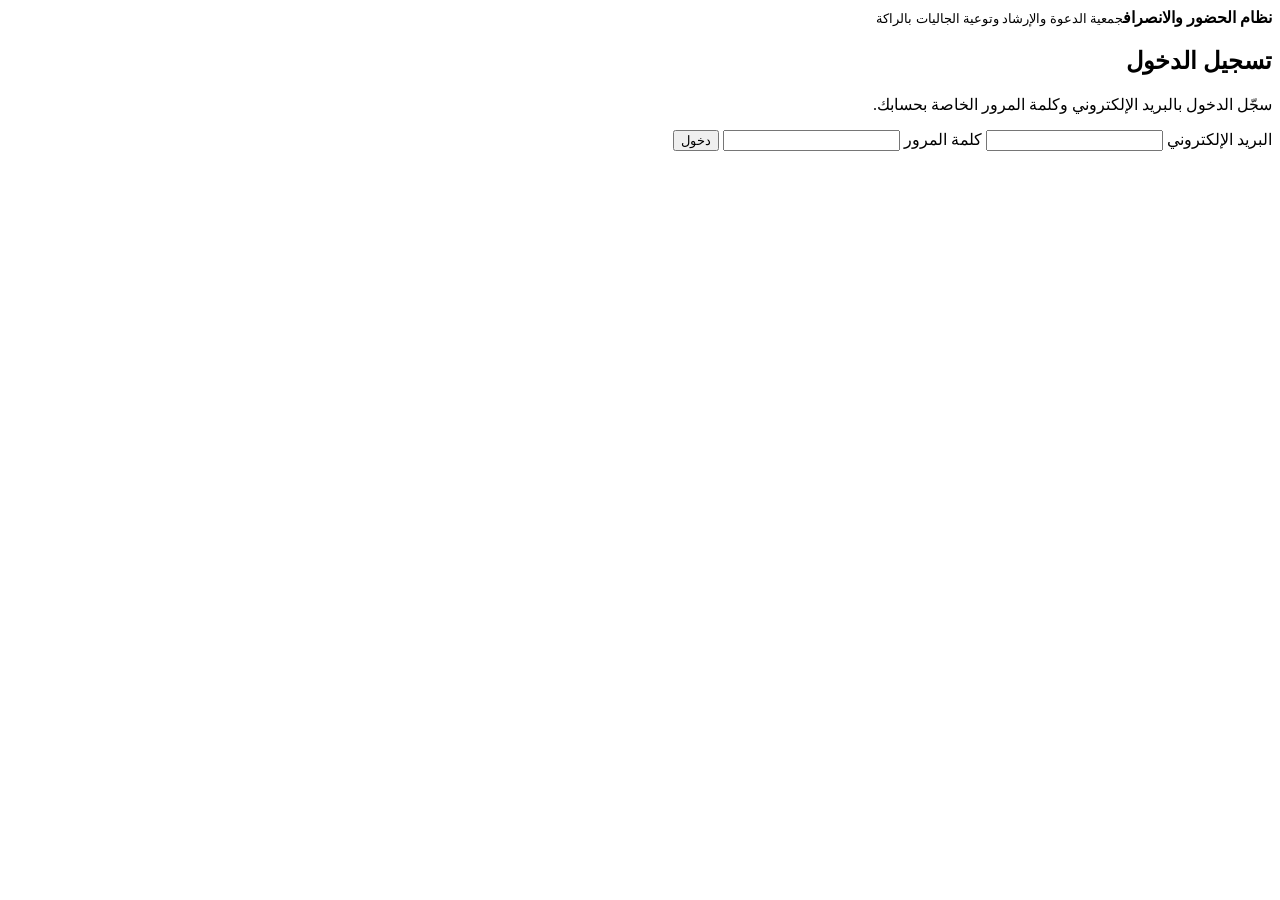
==== index.html @ 0fea0ac3 "Add Arabic attendance app shell" ====
<!doctype html>
<html lang="ar" dir="rtl">
<head>
<meta charset="utf-8">
<meta name="viewport" content="width=device-width, initial-scale=1">
<title>نظام الحضور والانصراف - جمعية الراكة</title>
<link rel="stylesheet" href="./styles.css">
</head>
<body>
<header class="topbar">
  <div><strong>نظام الحضور والانصراف</strong><small>جمعية الدعوة والإرشاد وتوعية الجاليات بالراكة</small></div>
  <span id="current-date"></span>
</header>
<main class="container">
  <section id="login-panel" class="panel login-panel">
    <h1>تسجيل الدخول</h1>
    <p>سجّل الدخول بالبريد الإلكتروني وكلمة المرور الخاصة بحسابك.</p>
    <form id="login-form">
      <label for="email">البريد الإلكتروني</label>
      <input id="email" type="email" autocomplete="username" required>
      <label for="password">كلمة المرور</label>
      <input id="password" type="password" autocomplete="current-password" required>
      <button type="submit">دخول</button>
      <p id="login-message" role="status"></p>
    </form>
  </section>
  <section id="dashboard" hidden>
    <div class="welcome panel">
      <div><h1 id="welcome-title">لوحة التحكم</h1><p>جميع التوقيتات معروضة بتوقيت المملكة العربية السعودية.</p></div>
      <button id="logout-button" class="secondary">تسجيل الخروج</button>
    </div>
    <div class="metrics">
      <article class="metric"><span>الموظفون النشطون</span><strong id="employees-count">—</strong></article>
      <article class="metric"><span>إجمالي سجلات البصمة</span><strong id="logs-count">—</strong></article>
      <article class="metric"><span>حركات اليوم</span><strong id="today-count">—</strong></article>
      <article class="metric"><span>جلسات الحضور</span><strong id="sessions-count">—</strong></article>
    </div>
    <section class="panel">
      <h2>آخر حركات البصمة</h2>
      <div class="table-wrap"><table><thead><tr><th>رقم الموظف على الجهاز</th><th>التاريخ والوقت (السعودية)</th></tr></thead><tbody id="recent-logs"></tbody></table></div>
      <p id="dashboard-message" role="status"></p>
    </section>
  </section>
</main>
<script type="module" src="./app.js"></script>
</body>
</html>
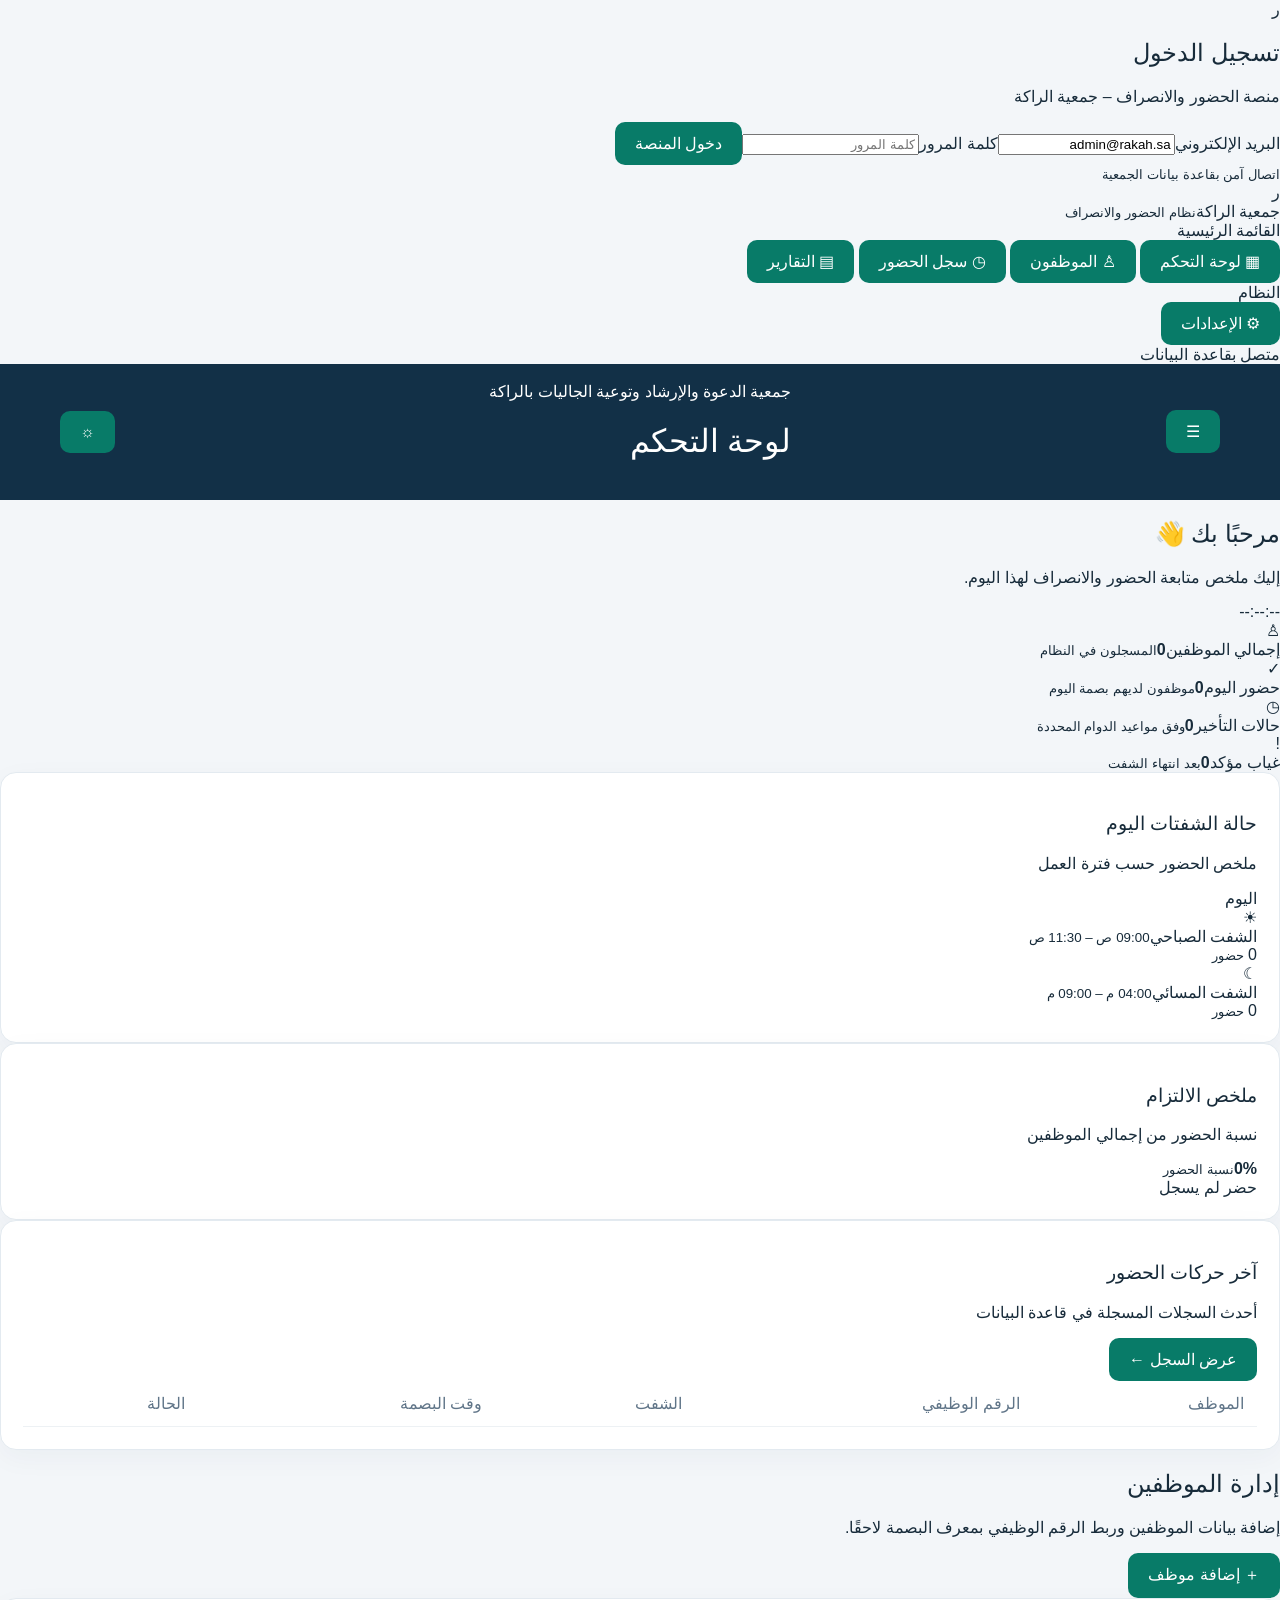
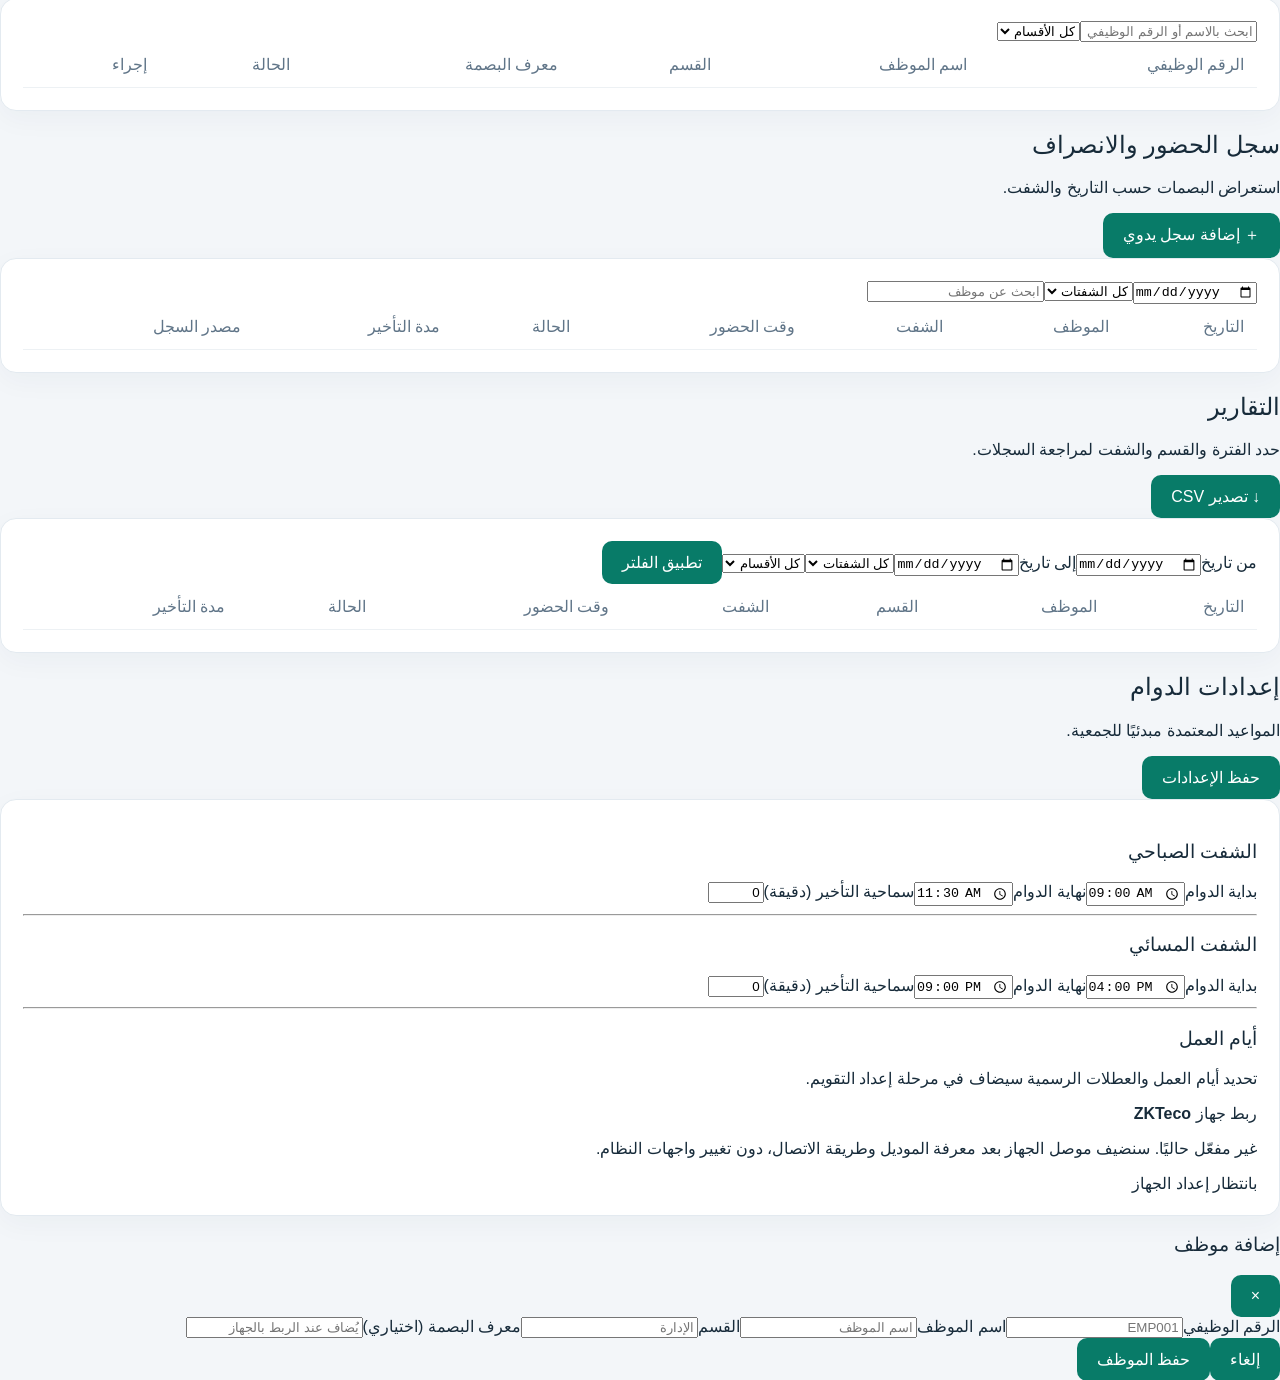
==== commit c9e000ef: "Restore original Rakah attendance platform design" ====
--- a/index.html
+++ b/index.html
@@ -1,47 +1,61 @@
 <!doctype html>
 <html lang="ar" dir="rtl">
 <head>
-<meta charset="utf-8">
-<meta name="viewport" content="width=device-width, initial-scale=1">
-<title>نظام الحضور والانصراف - جمعية الراكة</title>
-<link rel="stylesheet" href="./styles.css">
+<meta charset="utf-8"><meta name="viewport" content="width=device-width,initial-scale=1">
+<meta name="theme-color" content="#101b33"><title>نظام الحضور والانصراف | جمعية الراكة</title>
+<link rel="preconnect" href="https://fonts.googleapis.com"><link rel="preconnect" href="https://fonts.gstatic.com" crossorigin>
+<link href="https://fonts.googleapis.com/css2?family=Almarai:wght@300;400;700;800&display=swap" rel="stylesheet">
+<link rel="stylesheet" href="styles.css">
 </head>
 <body>
-<header class="topbar">
-  <div><strong>نظام الحضور والانصراف</strong><small>جمعية الدعوة والإرشاد وتوعية الجاليات بالراكة</small></div>
-  <span id="current-date"></span>
-</header>
-<main class="container">
-  <section id="login-panel" class="panel login-panel">
-    <h1>تسجيل الدخول</h1>
-    <p>سجّل الدخول بالبريد الإلكتروني وكلمة المرور الخاصة بحسابك.</p>
-    <form id="login-form">
-      <label for="email">البريد الإلكتروني</label>
-      <input id="email" type="email" autocomplete="username" required>
-      <label for="password">كلمة المرور</label>
-      <input id="password" type="password" autocomplete="current-password" required>
-      <button type="submit">دخول</button>
-      <p id="login-message" role="status"></p>
-    </form>
-  </section>
-  <section id="dashboard" hidden>
-    <div class="welcome panel">
-      <div><h1 id="welcome-title">لوحة التحكم</h1><p>جميع التوقيتات معروضة بتوقيت المملكة العربية السعودية.</p></div>
-      <button id="logout-button" class="secondary">تسجيل الخروج</button>
-    </div>
-    <div class="metrics">
-      <article class="metric"><span>الموظفون النشطون</span><strong id="employees-count">—</strong></article>
-      <article class="metric"><span>إجمالي سجلات البصمة</span><strong id="logs-count">—</strong></article>
-      <article class="metric"><span>حركات اليوم</span><strong id="today-count">—</strong></article>
-      <article class="metric"><span>جلسات الحضور</span><strong id="sessions-count">—</strong></article>
-    </div>
-    <section class="panel">
-      <h2>آخر حركات البصمة</h2>
-      <div class="table-wrap"><table><thead><tr><th>رقم الموظف على الجهاز</th><th>التاريخ والوقت (السعودية)</th></tr></thead><tbody id="recent-logs"></tbody></table></div>
-      <p id="dashboard-message" role="status"></p>
-    </section>
-  </section>
+<section class="login-screen" id="loginScreen"><form class="login-card" id="loginForm"><div class="brand-mark login-mark">ر</div><h1>تسجيل الدخول</h1><p>منصة الحضور والانصراف – جمعية الراكة</p><label>البريد الإلكتروني<input id="loginEmail" type="email" autocomplete="username" required value="admin@rakah.sa" placeholder="البريد الإلكتروني"></label><label>كلمة المرور<input id="loginPassword" type="password" autocomplete="current-password" required placeholder="كلمة المرور"></label><button class="primary-btn" id="loginSubmit">دخول المنصة</button><div id="loginError" class="login-error"></div><small>اتصال آمن بقاعدة بيانات الجمعية</small></form></section>
+
+<div class="app-shell">
+<aside class="sidebar" id="sidebar">
+  <div class="brand"><div class="brand-mark">ر</div><div><strong>جمعية الراكة</strong><small>نظام الحضور والانصراف</small></div></div>
+  <div class="nav-caption">القائمة الرئيسية</div>
+  <button class="nav-link active" data-view="dashboard"><span>▦</span> لوحة التحكم</button>
+  <button class="nav-link" data-view="employees"><span>♙</span> الموظفون</button>
+  <button class="nav-link" data-view="attendance"><span>◷</span> سجل الحضور</button>
+  <button class="nav-link" data-view="reports"><span>▤</span> التقارير</button>
+  <div class="nav-caption">النظام</div>
+  <button class="nav-link" data-view="settings"><span>⚙</span> الإعدادات</button>
+  <div class="sidebar-foot"><span class="status-dot"></span> متصل بقاعدة البيانات</div>
+</aside>
+<main class="main">
+<header class="topbar"><button class="menu-btn" id="menuBtn" aria-label="القائمة">☰</button><div><div class="eyebrow">جمعية الدعوة والإرشاد وتوعية الجاليات بالراكة</div><h1 id="pageTitle">لوحة التحكم</h1></div><div class="top-actions"><div class="today" id="todayLabel"></div><button class="icon-btn" id="themeBtn" title="تغيير المظهر">☼</button></div></header>
+
+<section class="view active" id="view-dashboard">
+  <div class="welcome-row"><div><h2>مرحبًا بك 👋</h2><p>إليك ملخص متابعة الحضور والانصراف لهذا اليوم.</p></div><div class="live-clock" id="clock">--:--:--</div></div>
+  <div class="stats-grid">
+    <article class="stat-card"><div class="stat-icon blue">♙</div><span>إجمالي الموظفين</span><strong id="totalEmployees">0</strong><small>المسجلون في النظام</small></article>
+    <article class="stat-card"><div class="stat-icon green">✓</div><span>حضور اليوم</span><strong id="presentCount">0</strong><small>موظفون لديهم بصمة اليوم</small></article>
+    <article class="stat-card"><div class="stat-icon amber">◷</div><span>حالات التأخير</span><strong id="lateCount">0</strong><small>وفق مواعيد الدوام المحددة</small></article>
+    <article class="stat-card"><div class="stat-icon red">!</div><span>غياب مؤكد</span><strong id="absentCount">0</strong><small>بعد انتهاء الشفت</small></article>
+  </div>
+  <div class="content-grid"><article class="panel"><div class="panel-head"><div><h3>حالة الشفتات اليوم</h3><p>ملخص الحضور حسب فترة العمل</p></div><span class="tag">اليوم</span></div><div class="shift-list"><div class="shift-row"><div class="shift-symbol">☀</div><div class="shift-info"><b>الشفت الصباحي</b><small>09:00 ص – 11:30 ص</small></div><div class="shift-count" id="morningCount">0 <small>حضور</small></div></div><div class="shift-row"><div class="shift-symbol evening">☾</div><div class="shift-info"><b>الشفت المسائي</b><small>04:00 م – 09:00 م</small></div><div class="shift-count" id="eveningCount">0 <small>حضور</small></div></div></div></article>
+  <article class="panel"><div class="panel-head"><div><h3>ملخص الالتزام</h3><p>نسبة الحضور من إجمالي الموظفين</p></div></div><div class="donut-wrap"><div class="donut" id="attendanceDonut"><div><strong id="attendanceRate">0%</strong><small>نسبة الحضور</small></div></div></div><div class="legend"><span><i class="legend-dot green-bg"></i> حضر</span><span><i class="legend-dot gray-bg"></i> لم يسجل</span></div></article></div>
+  <article class="panel table-panel"><div class="panel-head"><div><h3>آخر حركات الحضور</h3><p>أحدث السجلات المسجلة في قاعدة البيانات</p></div><button class="text-btn" data-go="attendance">عرض السجل ←</button></div><div class="table-wrap"><table><thead><tr><th>الموظف</th><th>الرقم الوظيفي</th><th>الشفت</th><th>وقت البصمة</th><th>الحالة</th></tr></thead><tbody id="recentRows"></tbody></table></div></article>
+</section>
+<section class="view" id="view-employees">
+ <div class="section-toolbar"><div><h2>إدارة الموظفين</h2><p>إضافة بيانات الموظفين وربط الرقم الوظيفي بمعرف البصمة لاحقًا.</p></div><button class="primary-btn" id="addEmployeeBtn">＋ إضافة موظف</button></div>
+ <article class="panel"><div class="filters"><input id="employeeSearch" placeholder="ابحث بالاسم أو الرقم الوظيفي"><select id="departmentFilter"><option value="">كل الأقسام</option></select></div><div class="table-wrap"><table><thead><tr><th>الرقم الوظيفي</th><th>اسم الموظف</th><th>القسم</th><th>معرف البصمة</th><th>الحالة</th><th>إجراء</th></tr></thead><tbody id="employeeRows"></tbody></table></div></article>
+</section>
+<section class="view" id="view-attendance">
+ <div class="section-toolbar"><div><h2>سجل الحضور والانصراف</h2><p>استعراض البصمات حسب التاريخ والشفت.</p></div><button class="primary-btn" id="addPunchBtn">＋ إضافة سجل يدوي</button></div>
+ <article class="panel"><div class="filters"><input type="date" id="attendanceDate"><select id="shiftFilter"><option value="">كل الشفتات</option><option value="morning">صباحي</option><option value="evening">مسائي</option></select><input id="attendanceSearch" placeholder="ابحث عن موظف"></div><div class="table-wrap"><table><thead><tr><th>التاريخ</th><th>الموظف</th><th>الشفت</th><th>وقت الحضور</th><th>الحالة</th><th>مدة التأخير</th><th>مصدر السجل</th></tr></thead><tbody id="attendanceRows"></tbody></table></div></article>
+</section>
+<section class="view" id="view-reports">
+ <div class="section-toolbar"><div><h2>التقارير</h2><p>حدد الفترة والقسم والشفت لمراجعة السجلات.</p></div><button class="primary-btn" id="exportBtn">↓ تصدير CSV</button></div>
+ <article class="panel"><div class="filters"><label>من تاريخ<input type="date" id="fromDate"></label><label>إلى تاريخ<input type="date" id="toDate"></label><select id="reportShift"><option value="">كل الشفتات</option><option value="morning">صباحي</option><option value="evening">مسائي</option></select><select id="reportDepartment"><option value="">كل الأقسام</option></select><button class="secondary-btn" id="runReport">تطبيق الفلتر</button></div><div class="report-summary" id="reportSummary"></div><div class="table-wrap"><table><thead><tr><th>التاريخ</th><th>الموظف</th><th>القسم</th><th>الشفت</th><th>وقت الحضور</th><th>الحالة</th><th>مدة التأخير</th></tr></thead><tbody id="reportRows"></tbody></table></div></article>
+</section>
+<section class="view" id="view-settings">
+ <div class="section-toolbar"><div><h2>إعدادات الدوام</h2><p>المواعيد المعتمدة مبدئيًا للجمعية.</p></div><button class="primary-btn" id="saveSettings">حفظ الإعدادات</button></div>
+ <article class="panel settings-panel"><h3>الشفت الصباحي</h3><div class="settings-grid"><label>بداية الدوام<input type="time" id="morningStart" value="09:00"></label><label>نهاية الدوام<input type="time" id="morningEnd" value="11:30"></label><label>سماحية التأخير (دقيقة)<input type="number" min="0" max="120" id="morningGrace" value="0"></label></div><hr><h3>الشفت المسائي</h3><div class="settings-grid"><label>بداية الدوام<input type="time" id="eveningStart" value="16:00"></label><label>نهاية الدوام<input type="time" id="eveningEnd" value="21:00"></label><label>سماحية التأخير (دقيقة)<input type="number" min="0" max="120" id="eveningGrace" value="0"></label></div><hr><h3>أيام العمل</h3><p class="muted">تحديد أيام العمل والعطلات الرسمية سيضاف في مرحلة إعداد التقويم.</p><div class="connection-note"><b>ربط جهاز ZKTeco</b><p>غير مفعّل حاليًا. سنضيف موصل الجهاز بعد معرفة الموديل وطريقة الاتصال، دون تغيير واجهات النظام.</p><span class="tag warning-tag">بانتظار إعداد الجهاز</span></div></article>
+</section>
 </main>
-<script type="module" src="./app.js"></script>
-</body>
-</html>+</div>
+<div class="modal-backdrop" id="modalBackdrop"><div class="modal"><div class="modal-head"><h3 id="modalTitle">إضافة موظف</h3><button class="icon-btn" id="closeModal">×</button></div><form id="employeeForm"><label>الرقم الوظيفي<input name="code" required placeholder="EMP001"></label><label>اسم الموظف<input name="name" required placeholder="اسم الموظف"></label><label>القسم<input name="department" required placeholder="الإدارة"></label><label>معرف البصمة (اختياري)<input name="deviceId" placeholder="يُضاف عند الربط بالجهاز"></label><div class="modal-actions"><button type="button" class="secondary-btn" id="cancelModal">إلغاء</button><button class="primary-btn" type="submit">حفظ الموظف</button></div></form></div></div>
+<div class="toast" id="toast"></div>
+<script src="app.js"></script>
+</body></html>
--- a/styles.css
+++ b/styles.css
@@ -0,0 +1 @@
+:root{font-family:Tahoma,Arial,sans-serif;color:#172b3a;background:#f3f6f9;font-synthesis:none}*{box-sizing:border-box}body{margin:0}.topbar{background:#123047;color:#fff;padding:18px max(20px,calc((100% - 1160px)/2));display:flex;justify-content:space-between;align-items:center;gap:16px}.topbar strong{display:block;font-size:19px}.topbar small{display:block;margin-top:6px;color:#d2e0e9}.container{max-width:1160px;margin:28px auto;padding:0 18px}.panel{background:#fff;border:1px solid #e3eaf0;border-radius:16px;padding:22px;box-shadow:0 8px 28px #16324a0a}.login-panel{max-width:440px;margin:64px auto}.login-panel h1,.welcome h1{margin:0 0 10px}.login-panel p,.welcome p{color:#64788a;line-height:1.7}.login-panel label{display:block;margin:14px 0 7px}.login-panel input{width:100%;padding:13px;border:1px solid #cbd5df;border-radius:10px;font:inherit}.login-panel button,button{border:0;border-radius:10px;padding:12px 20px;background:#087b68;color:#fff;font:inherit;cursor:pointer}.login-panel button{width:100%;margin-top:18px}.secondary{background:#e7eef3;color:#19364a}.welcome{display:flex;justify-content:space-between;align-items:center;gap:16px}.metrics{display:grid;grid-template-columns:repeat(4,1fr);gap:14px;margin:18px 0}.metric{background:#fff;border:1px solid #e3eaf0;border-radius:14px;padding:18px}.metric span{color:#62778a}.metric strong{display:block;font-size:30px;margin-top:10px}.table-wrap{overflow:auto}table{width:100%;border-collapse:collapse;min-width:480px}th,td{text-align:right;padding:13px;border-bottom:1px solid #edf1f4}th{color:#607588;font-weight:600}#login-message,#dashboard-message{color:#a83232;min-height:22px}[hidden]{display:none!important}@media(max-width:760px){.metrics{grid-template-columns:repeat(2,1fr)}.container{margin:16px auto}.welcome{align-items:flex-start;flex-direction:column}}@media(max-width:420px){.metrics{gap:9px}.metric{padding:14px}.metric strong{font-size:24px}.topbar{padding:14px 16px}}
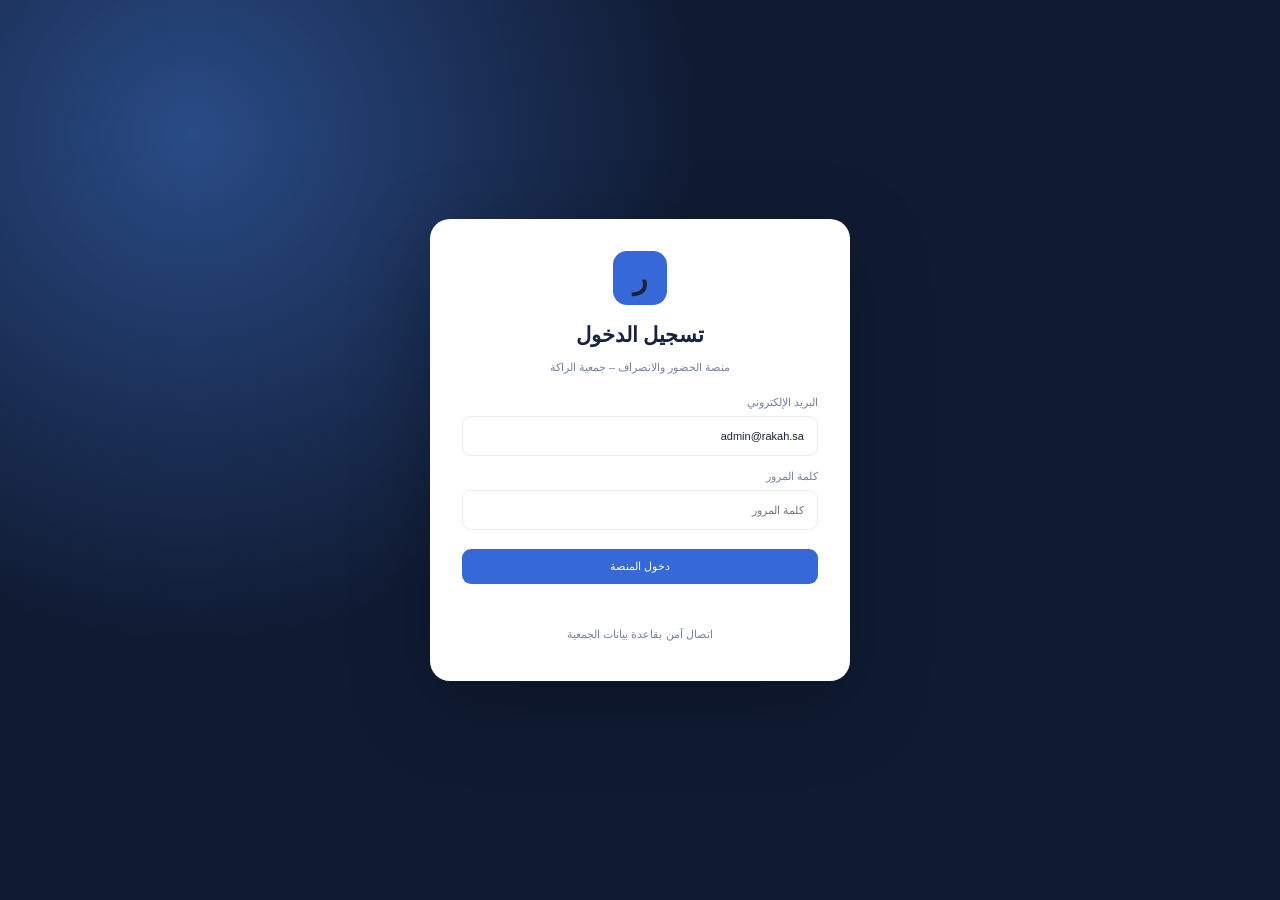
==== commit cff72075: "Add logout control to restored dashboard" ====
--- a/index.html
+++ b/index.html
@@ -23,7 +23,7 @@
   <div class="sidebar-foot"><span class="status-dot"></span> متصل بقاعدة البيانات</div>
 </aside>
 <main class="main">
-<header class="topbar"><button class="menu-btn" id="menuBtn" aria-label="القائمة">☰</button><div><div class="eyebrow">جمعية الدعوة والإرشاد وتوعية الجاليات بالراكة</div><h1 id="pageTitle">لوحة التحكم</h1></div><div class="top-actions"><div class="today" id="todayLabel"></div><button class="icon-btn" id="themeBtn" title="تغيير المظهر">☼</button></div></header>
+<header class="topbar"><button class="menu-btn" id="menuBtn" aria-label="القائمة">☰</button><div><div class="eyebrow">جمعية الدعوة والإرشاد وتوعية الجاليات بالراكة</div><h1 id="pageTitle">لوحة التحكم</h1></div><div class="top-actions"><div class="today" id="todayLabel"></div><button class="secondary-btn" id="logoutBtn" type="button">تسجيل الخروج</button><button class="icon-btn" id="themeBtn" title="تغيير المظهر">☼</button></div></header>
 
 <section class="view active" id="view-dashboard">
   <div class="welcome-row"><div><h2>مرحبًا بك 👋</h2><p>إليك ملخص متابعة الحضور والانصراف لهذا اليوم.</p></div><div class="live-clock" id="clock">--:--:--</div></div>
--- a/styles.css
+++ b/styles.css
@@ -1 +1,2 @@
-:root{font-family:Tahoma,Arial,sans-serif;color:#172b3a;background:#f3f6f9;font-synthesis:none}*{box-sizing:border-box}body{margin:0}.topbar{background:#123047;color:#fff;padding:18px max(20px,calc((100% - 1160px)/2));display:flex;justify-content:space-between;align-items:center;gap:16px}.topbar strong{display:block;font-size:19px}.topbar small{display:block;margin-top:6px;color:#d2e0e9}.container{max-width:1160px;margin:28px auto;padding:0 18px}.panel{background:#fff;border:1px solid #e3eaf0;border-radius:16px;padding:22px;box-shadow:0 8px 28px #16324a0a}.login-panel{max-width:440px;margin:64px auto}.login-panel h1,.welcome h1{margin:0 0 10px}.login-panel p,.welcome p{color:#64788a;line-height:1.7}.login-panel label{display:block;margin:14px 0 7px}.login-panel input{width:100%;padding:13px;border:1px solid #cbd5df;border-radius:10px;font:inherit}.login-panel button,button{border:0;border-radius:10px;padding:12px 20px;background:#087b68;color:#fff;font:inherit;cursor:pointer}.login-panel button{width:100%;margin-top:18px}.secondary{background:#e7eef3;color:#19364a}.welcome{display:flex;justify-content:space-between;align-items:center;gap:16px}.metrics{display:grid;grid-template-columns:repeat(4,1fr);gap:14px;margin:18px 0}.metric{background:#fff;border:1px solid #e3eaf0;border-radius:14px;padding:18px}.metric span{color:#62778a}.metric strong{display:block;font-size:30px;margin-top:10px}.table-wrap{overflow:auto}table{width:100%;border-collapse:collapse;min-width:480px}th,td{text-align:right;padding:13px;border-bottom:1px solid #edf1f4}th{color:#607588;font-weight:600}#login-message,#dashboard-message{color:#a83232;min-height:22px}[hidden]{display:none!important}@media(max-width:760px){.metrics{grid-template-columns:repeat(2,1fr)}.container{margin:16px auto}.welcome{align-items:flex-start;flex-direction:column}}@media(max-width:420px){.metrics{gap:9px}.metric{padding:14px}.metric strong{font-size:24px}.topbar{padding:14px 16px}}+:root{--bg:#f3f6fb;--surface:#fff;--ink:#17243b;--muted:#77839a;--line:#e7ecf3;--nav:#101b33;--nav2:#1a2947;--blue:#3768d7;--green:#169b70;--amber:#c78316;--red:#d34f5b;--shadow:0 8px 28px rgba(22,39,70,.06)}*{box-sizing:border-box}body{margin:0;background:var(--bg);color:var(--ink);font-family:'Almarai',sans-serif;font-size:14px}.app-shell{min-height:100vh}.sidebar{width:250px;background:var(--nav);color:#fff;position:fixed;right:0;top:0;bottom:0;padding:25px 17px;display:flex;flex-direction:column;z-index:10}.brand{display:flex;align-items:center;gap:12px;padding:0 8px 30px}.brand-mark{width:43px;height:43px;border-radius:14px;background:#3768d7;display:grid;place-items:center;font-size:25px;font-weight:800}.brand strong,.brand small{display:block}.brand strong{font-size:15px}.brand small{font-size:10px;color:#aebbd1;margin-top:6px}.nav-caption{font-size:10px;color:#8391aa;padding:12px 12px 9px}.nav-link{font-family:inherit;border:0;color:#c4cde0;background:transparent;text-align:right;padding:13px 14px;border-radius:10px;margin:2px 0;cursor:pointer;font-size:13px}.nav-link span{display:inline-block;width:27px;font-size:17px;vertical-align:middle}.nav-link:hover,.nav-link.active{background:var(--nav2);color:#fff}.nav-link.active{box-shadow:inset -3px 0 #5e8aff}.sidebar-foot{margin-top:auto;color:#9eabc0;font-size:10px;padding:14px 8px}.status-dot{display:inline-block;width:7px;height:7px;background:#24c28b;border-radius:50%;margin-left:7px}.main{margin-right:250px;padding:0 32px 45px;max-width:1600px}.topbar{height:92px;display:flex;align-items:center;gap:16px;border-bottom:1px solid var(--line);margin-bottom:22px}.eyebrow{font-size:10px;color:var(--muted);margin-bottom:7px}.topbar h1{font-size:20px;margin:0}.top-actions{margin-right:auto;display:flex;align-items:center;gap:12px}.today{font-size:11px;color:var(--muted)}.icon-btn,.menu-btn{border:1px solid var(--line);background:var(--surface);color:var(--ink);width:36px;height:36px;border-radius:10px;cursor:pointer;font-size:19px}.menu-btn{display:none}.demo-alert{padding:12px 15px;border-radius:10px;background:#fff7e8;color:#8a611d;border:1px solid #f4e5c7;font-size:11px;margin-bottom:22px}.welcome-row{display:flex;align-items:center;justify-content:space-between;margin:6px 0 20px}.welcome-row h2,.section-toolbar h2{font-size:18px;margin:0 0 7px}.welcome-row p,.section-toolbar p,.panel-head p{font-size:11px;color:var(--muted);margin:0}.live-clock{font-size:23px;font-weight:800;letter-spacing:1px;color:var(--blue);direction:ltr}.stats-grid{display:grid;grid-template-columns:repeat(4,1fr);gap:15px;margin-bottom:18px}.stat-card,.panel{background:var(--surface);border:1px solid var(--line);border-radius:14px;box-shadow:var(--shadow)}.stat-card{padding:18px;position:relative;min-height:145px}.stat-card>span{display:block;color:var(--muted);font-size:11px;margin:12px 0 7px}.stat-card strong{font-size:27px;display:block}.stat-card small{font-size:10px;color:#a0a9b8}.stat-icon{position:absolute;left:17px;top:17px;width:34px;height:34px;border-radius:11px;display:grid;place-items:center;font-size:18px}.blue{background:#eaf0ff;color:#3768d7}.green{background:#e5f7f0;color:#15976d}.amber{background:#fff3df;color:#bd7916}.red{background:#ffeaec;color:#d34f5b}.content-grid{display:grid;grid-template-columns:1.3fr 1fr;gap:16px;margin-bottom:17px}.panel{padding:20px;margin-bottom:17px}.panel-head{display:flex;align-items:center;justify-content:space-between;margin-bottom:18px}.panel-head h3,.settings-panel h3{font-size:13px;margin:0 0 6px}.tag{font-size:10px;background:#edf3ff;color:#3768d7;padding:6px 10px;border-radius:20px}.shift-row{display:flex;align-items:center;padding:13px 0;border-top:1px solid var(--line)}.shift-symbol{width:38px;height:38px;border-radius:11px;background:#fff4dc;color:#bd801b;display:grid;place-items:center;font-size:19px;margin-left:12px}.shift-symbol.evening{background:#edf0ff;color:#596fd0}.shift-info{flex:1}.shift-info b,.shift-info small{display:block}.shift-info b{font-size:12px}.shift-info small{font-size:10px;color:var(--muted);margin-top:6px}.shift-count{font-size:17px;font-weight:800}.shift-count small{font-size:9px;color:var(--muted);font-weight:400}.donut-wrap{display:grid;place-items:center;padding:5px 0 12px}.donut{width:142px;height:142px;border-radius:50%;display:grid;place-items:center;background:conic-gradient(var(--green) 0deg,#e9edf3 0deg);position:relative}.donut:before{content:"";position:absolute;width:108px;height:108px;background:var(--surface);border-radius:50%}.donut>div{z-index:1;text-align:center}.donut strong,.donut small{display:block}.donut strong{font-size:24px}.donut small{font-size:9px;color:var(--muted);margin-top:4px}.legend{display:flex;justify-content:center;gap:20px;font-size:10px;color:var(--muted)}.legend-dot{display:inline-block;width:7px;height:7px;border-radius:50%;margin-left:5px}.green-bg{background:var(--green)}.gray-bg{background:#dce2eb}.table-panel{padding-bottom:5px}.table-wrap{overflow-x:auto}table{width:100%;border-collapse:collapse;white-space:nowrap}th{text-align:right;color:#8994a7;font-size:10px;font-weight:400;background:#f8f9fc;padding:12px}td{padding:13px 12px;border-bottom:1px solid var(--line);font-size:11px}tbody tr:last-child td{border-bottom:0}.person-cell{font-weight:700}.status{display:inline-block;padding:5px 9px;border-radius:20px;font-size:9px}.status.ok{background:#e7f7f0;color:#16845f}.status.late{background:#fff3df;color:#a86a0b}.status.missing{background:#ffebed;color:#c14350}.status.neutral{background:#eef1f5;color:#667085}.text-btn{border:0;background:transparent;color:var(--blue);font:inherit;font-size:10px;cursor:pointer}.view{display:none}.view.active{display:block}.section-toolbar{display:flex;align-items:center;justify-content:space-between;margin:7px 0 18px}.primary-btn,.secondary-btn{border:0;border-radius:9px;padding:11px 15px;font-family:inherit;font-size:11px;cursor:pointer}.primary-btn{background:var(--blue);color:#fff}.primary-btn:hover{background:#2857c2}.secondary-btn{background:#edf1f7;color:#45536b}.filters{display:flex;gap:10px;align-items:end;flex-wrap:wrap;margin-bottom:16px}.filters input,.filters select,.settings-grid input,.modal input{border:1px solid var(--line);border-radius:8px;background:var(--surface);padding:10px 11px;font-family:inherit;font-size:11px;color:var(--ink);min-width:150px}.filters label,.settings-grid label,.modal label{display:flex;flex-direction:column;gap:7px;font-size:10px;color:var(--muted)}.settings-panel{max-width:850px}.settings-grid{display:grid;grid-template-columns:repeat(3,1fr);gap:15px;margin:18px 0 24px}.settings-grid input{width:100%}hr{border:0;border-top:1px solid var(--line);margin:24px 0}.muted{color:var(--muted);font-size:11px}.connection-note{background:#f5f7fb;padding:16px;border-radius:10px;margin-top:22px}.connection-note p{color:var(--muted);font-size:11px;line-height:1.8}.warning-tag{background:#fff3df;color:#9a6714}.report-summary{font-size:12px;color:var(--muted);padding:10px 0}.modal-backdrop{display:none;position:fixed;inset:0;background:#101b3388;z-index:30;align-items:center;justify-content:center;padding:20px}.modal-backdrop.show{display:flex}.modal{width:min(440px,100%);background:var(--surface);border-radius:15px;padding:22px;box-shadow:0 20px 70px #0003}.modal-head{display:flex;justify-content:space-between;align-items:center;margin-bottom:18px}.modal-head h3{margin:0;font-size:15px}.modal form{display:grid;gap:13px}.modal input{width:100%}.modal-actions{display:flex;justify-content:flex-end;gap:8px;margin-top:8px}.toast{position:fixed;bottom:22px;left:22px;background:#17243b;color:white;padding:12px 18px;border-radius:9px;font-size:11px;opacity:0;transform:translateY(10px);transition:.2s;pointer-events:none;z-index:50}.toast.show{opacity:1;transform:translateY(0)}body.dark{--bg:#101827;--surface:#192438;--ink:#e8edf6;--muted:#9aa8bd;--line:#2b3850;--shadow:0 8px 28px #0002}body.dark th{background:#202d43}body.dark .demo-alert{background:#3b3020;color:#f0cb83;border-color:#5b4829}body.dark .connection-note{background:#202d43}body.dark .secondary-btn{background:#2b3850;color:#dbe3f0}body.dark .filters input,body.dark .filters select,body.dark .settings-grid input,body.dark .modal input{background:#192438;color:var(--ink)}body.dark .donut:before{background:var(--surface)}@media(max-width:1050px){.stats-grid{grid-template-columns:repeat(2,1fr)}.content-grid{grid-template-columns:1fr}}@media(max-width:700px){.sidebar{transform:translateX(100%);transition:.25s}.sidebar.open{transform:translateX(0)}.main{margin:0;padding:0 15px 30px}.topbar{height:78px}.menu-btn{display:block}.eyebrow{font-size:8px}.topbar h1{font-size:16px}.today{display:none}.stats-grid{gap:9px}.stat-card{padding:14px;min-height:132px}.stat-card strong{font-size:24px}.stat-icon{width:29px;height:29px}.panel{padding:14px}.section-toolbar{align-items:flex-start;gap:10px}.section-toolbar h2{font-size:15px}.section-toolbar p{max-width:220px;line-height:1.7}.primary-btn{padding:10px;font-size:10px}.settings-grid{grid-template-columns:1fr}.filters>*{flex:1;min-width:130px}.welcome-row h2{font-size:16px}.live-clock{font-size:18px}}
+.login-screen{min-height:100vh;display:flex;align-items:center;justify-content:center;padding:24px;background:radial-gradient(circle at 15% 15%,#294b86 0,transparent 38%),#101b33}.login-card{width:min(420px,100%);background:var(--surface);border-radius:20px;padding:32px;box-shadow:0 24px 80px #0004;display:grid;gap:14px;text-align:right}.login-mark{margin:auto;width:54px;height:54px;font-size:30px}.login-card h1{text-align:center;font-size:21px;margin:4px 0 0}.login-card p,.login-card small{text-align:center;color:var(--muted);font-size:11px;margin:0 0 8px}.login-card label{display:grid;gap:7px;font-size:11px;color:var(--muted)}.login-card input{width:100%;padding:13px;border:1px solid var(--line);border-radius:9px;font:inherit;background:var(--surface);color:var(--ink)}.login-error{color:#d34f5b;font-size:11px;min-height:16px}.login-card button{margin-top:5px}body:not(.authenticated) .app-shell{display:none}body.authenticated .login-screen{display:none!important}body:not(.authenticated){overflow:auto}body.authenticated{overflow-x:hidden}
